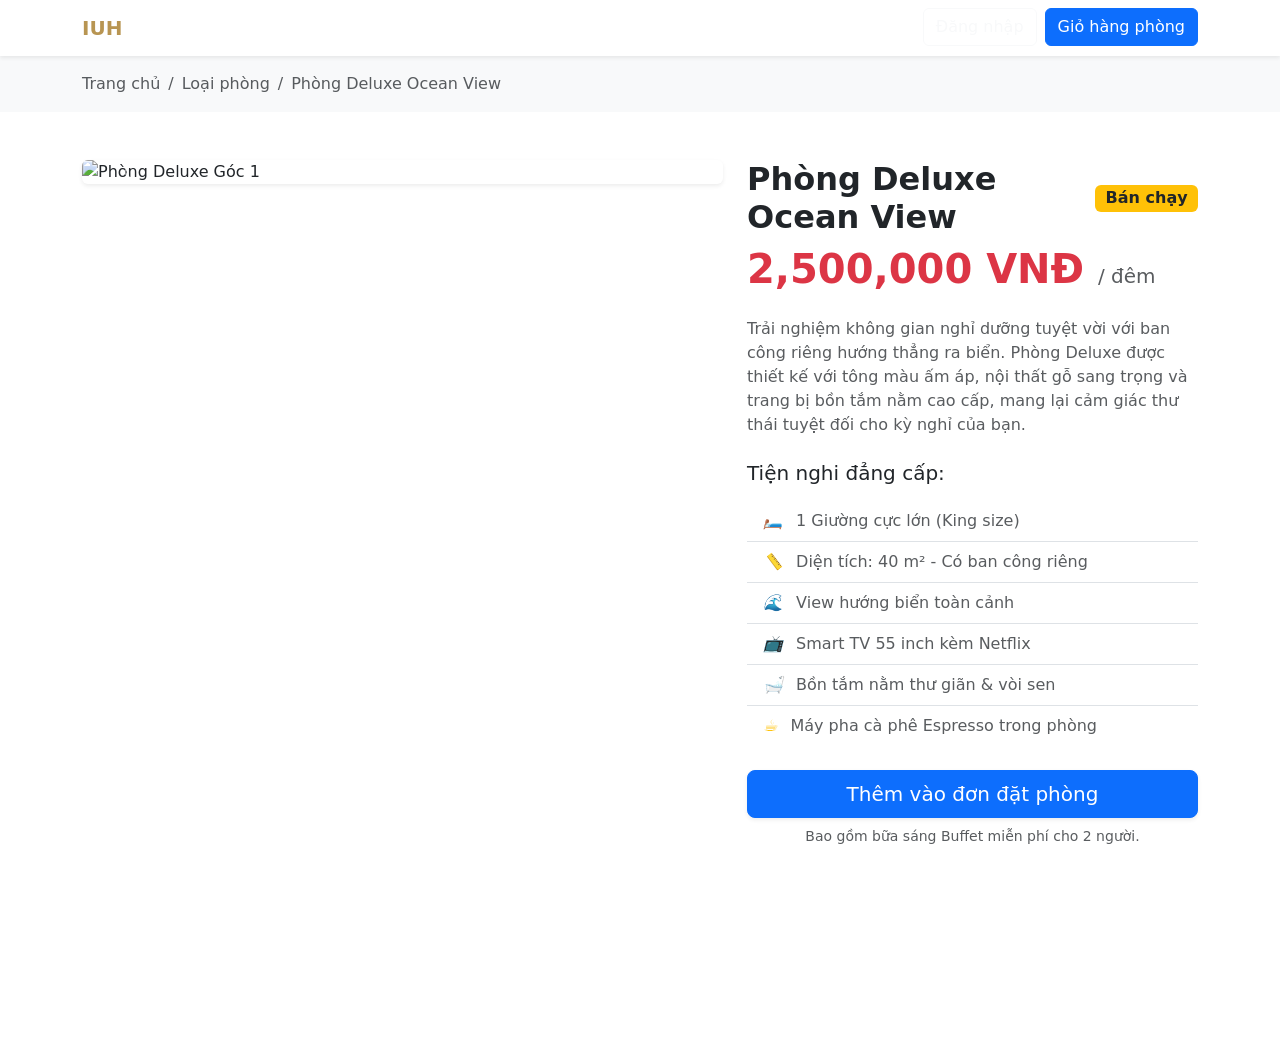
==== html/chi-tiet-phong-deluxe.html @ 3d8f7a1f "Add files via upload" ====
<!DOCTYPE html>
<html lang="vi">
<head>
    <meta charset="UTF-8">
    <meta name="viewport" content="width=device-width, initial-scale=1.0">
    <meta name="description" content="Chi tiết Phòng Deluxe View Biển tại IUH Luxury Hotel">
    <title>Phòng Deluxe | Khách sạn IUH Luxury</title>

    <link rel="stylesheet" href="../css/bootstrap.min.css">
    <link rel="stylesheet" href="../css/style.css">
</head>
<body>

    <nav class="navbar navbar-expand-lg navbar-dark sticky-top shadow-sm">
        <div class="container">
            <a class="navbar-brand fw-bold" href="index.html">
                <span style="color: #b89552;">IUH</span> LUXURY
            </a>
            <button class="navbar-toggler" type="button" data-bs-toggle="collapse" data-bs-target="#mainMenu">
                <span class="navbar-toggler-icon"></span>
            </button>
            <div class="collapse navbar-collapse" id="mainMenu">
                <ul class="navbar-nav ms-auto">
                    <li class="nav-item"><a class="nav-link" href="index.html">Trang chủ</a></li>
                    <li class="nav-item"><a class="nav-link" href="gioi-thieu.html">Giới thiệu</a></li>
                    <li class="nav-item dropdown">
                        <a class="nav-link dropdown-toggle active" href="#" id="roomDropdown" data-bs-toggle="dropdown">Loại phòng</a>
                        <ul class="dropdown-menu">
                            <li><a class="dropdown-item" href="danh-sach-phong.html">Tất cả phòng</a></li>
                            <li><hr class="dropdown-divider"></li>
                            <li><a class="dropdown-item" href="chi-tiet-phong-standard.html">Phòng Standard</a></li>
                            <li><a class="dropdown-item active" href="chi-tiet-phong-deluxe.html">Phòng Deluxe</a></li>
                        </ul>
                    </li>
                    <li class="nav-item"><a class="nav-link" href="co-so-vat-chat.html">Cơ sở vật chất</a></li>
                    <li class="nav-item"><a class="nav-link" href="sitemap.html">Sitemap</a></li>
                    <li class="nav-item ms-lg-3">
                        <a class="btn btn-outline-light" href="dang-nhap.html">Đăng nhập</a>
                    </li>
                    <li class="nav-item ms-lg-2">
                        <a class="btn btn-primary" href="dat-phong.html">Giỏ hàng phòng</a>
                    </li>
                </ul>
            </div>
        </div>
    </nav>

    <div class="bg-light py-3">
        <div class="container">
            <nav aria-label="breadcrumb">
                <ol class="breadcrumb mb-0">
                    <li class="breadcrumb-item"><a href="index.html" class="text-decoration-none text-muted">Trang chủ</a></li>
                    <li class="breadcrumb-item"><a href="danh-sach-phong.html" class="text-decoration-none text-muted">Loại phòng</a></li>
                    <li class="breadcrumb-item active" aria-current="page">Phòng Deluxe Ocean View</li>
                </ol>
            </nav>
        </div>
    </div>

    <section class="py-5">
        <div class="container">
            <div class="row">
                <div class="col-lg-7 mb-4 mb-lg-0">
                    <div id="roomGallery" class="carousel slide shadow-sm rounded overflow-hidden" data-bs-ride="carousel">
                        <div class="carousel-inner">
                            <div class="carousel-item active">
                                <img src="img/room-deluxe.jpg" class="d-block w-100" alt="Phòng Deluxe Góc 1">
                            </div>
                        </div>
                        <button class="carousel-control-prev" type="button" data-bs-target="#roomGallery" data-bs-slide="prev">
                            <span class="carousel-control-prev-icon" aria-hidden="true"></span>
                            <span class="visually-hidden">Previous</span>
                        </button>
                        <button class="carousel-control-next" type="button" data-bs-target="#roomGallery" data-bs-slide="next">
                            <span class="carousel-control-next-icon" aria-hidden="true"></span>
                            <span class="visually-hidden">Next</span>
                        </button>
                    </div>
                </div>

                <div class="col-lg-5">
                    <div class="d-flex justify-content-between align-items-center mb-2">
                        <h2 class="fw-bold mb-0">Phòng Deluxe Ocean View</h2>
                        <span class="badge bg-warning text-dark fs-6">Bán chạy</span>
                    </div>
                    
                    <p class="text-danger display-6 fw-bold mb-4">2,500,000 VNĐ <span class="fs-5 text-muted fw-normal">/ đêm</span></p>
                    
                    <p class="text-muted">Trải nghiệm không gian nghỉ dưỡng tuyệt vời với ban công riêng hướng thẳng ra biển. Phòng Deluxe được thiết kế với tông màu ấm áp, nội thất gỗ sang trọng và trang bị bồn tắm nằm cao cấp, mang lại cảm giác thư thái tuyệt đối cho kỳ nghỉ của bạn.</p>

                    <h5 class="mt-4 mb-3">Tiện nghi đẳng cấp:</h5>
                    <ul class="list-group list-group-flush mb-4">
                        <li class="list-group-item bg-transparent text-muted"><i class="text-warning me-2">🛏️</i> 1 Giường cực lớn (King size)</li>
                        <li class="list-group-item bg-transparent text-muted"><i class="text-warning me-2">📏</i> Diện tích: 40 m² - Có ban công riêng</li>
                        <li class="list-group-item bg-transparent text-muted"><i class="text-warning me-2">🌊</i> View hướng biển toàn cảnh</li>
                        <li class="list-group-item bg-transparent text-muted"><i class="text-warning me-2">📺</i> Smart TV 55 inch kèm Netflix</li>
                        <li class="list-group-item bg-transparent text-muted"><i class="text-warning me-2">🛁</i> Bồn tắm nằm thư giãn & vòi sen</li>
                        <li class="list-group-item bg-transparent text-muted"><i class="text-warning me-2">☕</i> Máy pha cà phê Espresso trong phòng</li>
                    </ul>

                    <button onclick="addToCart('Phòng Deluxe View Biển', 2500000)" class="btn btn-primary btn-lg w-100 shadow-sm">
                        Thêm vào đơn đặt phòng
                    </button>
                    <p class="small text-center text-muted mt-2">Bao gồm bữa sáng Buffet miễn phí cho 2 người.</p>
                </div>
            </div>
        </div>
    </section>

    <footer class="text-white py-5 mt-auto">
        <div class="container text-center mt-3">
            <p class="small mb-0">&copy; 2026 - Nhóm sinh viên thực hiện - Bài tập lớn Lập trình Web - IUH</p>
        </div>
    </footer>

    <script src="../js/jquery.min.js"></script>
    <script src="../js/bootstrap.bundle.min.js"></script>
    <script src="../js/main.js"></script>
</body>
</html>
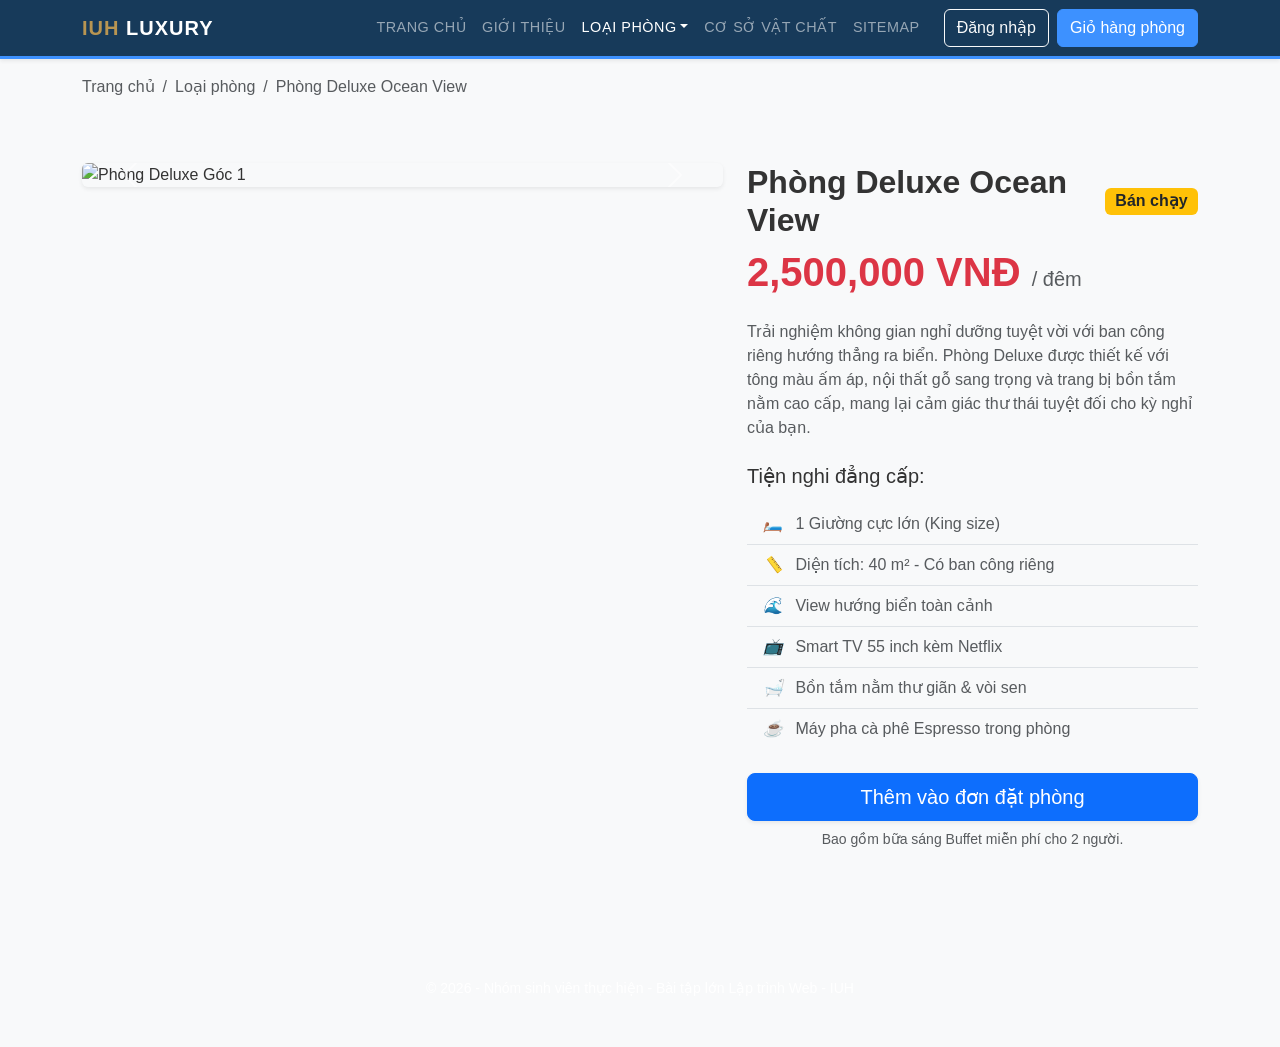
==== commit 0d4ff1cc: "fix" ====
--- a/html/chi-tiet-phong-deluxe.html
+++ b/html/chi-tiet-phong-deluxe.html
@@ -11,7 +11,8 @@
 </head>
 <body>
 
-    <nav class="navbar navbar-expand-lg navbar-dark sticky-top shadow-sm">
+    <nav class="navbar navbar-expand navbar-dark sticky-top shadow-sm" style="background-color: #45b2ff;">
+        
         <div class="container">
             <a class="navbar-brand fw-bold" href="index.html">
                 <span style="color: #b89552;">IUH</span> LUXURY
@@ -64,7 +65,7 @@
                     <div id="roomGallery" class="carousel slide shadow-sm rounded overflow-hidden" data-bs-ride="carousel">
                         <div class="carousel-inner">
                             <div class="carousel-item active">
-                                <img src="img/room-deluxe.jpg" class="d-block w-100" alt="Phòng Deluxe Góc 1">
+                                <img src="../images/room-deluxe.jpg" class="d-block w-100" alt="Phòng Deluxe Góc 1">
                             </div>
                         </div>
                         <button class="carousel-control-prev" type="button" data-bs-target="#roomGallery" data-bs-slide="prev">
--- a/css/style.css
+++ b/css/style.css
@@ -0,0 +1,134 @@
+:root {
+    --hotel-gold: #3d91ff;      
+    --hotel-gold-hover: #3d91ff; 
+    --hotel-dark: #173a5a;       
+    --hotel-bg-light: #f8f9fa;   
+}
+
+/* 2. THIẾT LẬP CHUNG (Cơ bản) */
+body {
+    font-family: 'Segoe UI', Tahoma, Geneva, Verdana, sans-serif;
+    background-color: var(--hotel-bg-light);
+    color: #333;
+}
+
+
+.text-justify {
+    text-align: justify;
+}
+
+/* 3. THANH ĐIỀU HƯỚNG (HEADER / NAVBAR) */
+.navbar {
+    background-color: var(--hotel-dark) !important;
+    border-bottom: 3px solid var(--hotel-gold); 
+
+.navbar-brand {
+    letter-spacing: 1px;
+}
+
+.nav-link {
+    font-weight: 500;
+    text-transform: uppercase;
+    font-size: 0.9rem;
+    letter-spacing: 0.5px;
+    transition: color 0.3s ease;
+}
+
+
+.navbar-dark .navbar-nav .nav-link:hover,
+.navbar-dark .navbar-nav .nav-link.active {
+    color: var(--hotel-gold) !important;
+}
+
+
+.btn-primary {
+    background-color: var(--hotel-gold) !important;
+    border-color: var(--hotel-gold) !important;
+    color: #fff !important;
+    transition: all 0.3s ease;
+}
+
+.btn-primary:hover, .btn-primary:focus {
+    background-color: var(--hotel-gold-hover) !important;
+    border-color: var(--hotel-gold-hover) !important;
+    transform: translateY(-2px); /* Hiệu ứng nảy lên nhẹ */
+    box-shadow: 0 4px 8px rgba(184, 149, 82, 0.4) !important;
+}
+
+
+.btn-outline-dark {
+    border-color: var(--hotel-dark);
+    color: var(--hotel-dark);
+}
+
+.btn-outline-dark:hover {
+    background-color: var(--hotel-dark);
+    color: #fff;
+}
+
+
+.card {
+    border-radius: 8px;
+    overflow: hidden; 
+    transition: all 0.3s ease;
+}
+
+.card:hover, .news-card:hover {
+    box-shadow: 0 15px 30px rgba(0,0,0,0.1) !important;
+    transform: translateY(-8px);
+    cursor: pointer;
+}
+
+.facility-img {
+    transition: transform 0.4s ease;
+    border-radius: 8px;
+}
+
+.facility-img:hover {
+    transform: scale(1.03);
+}
+
+.pagination .page-link {
+    color: var(--hotel-dark);
+    border: 1px solid #dee2e6;
+}
+
+.pagination .page-item.active .page-link {
+    background-color: var(--hotel-gold);
+    border-color: var(--hotel-gold);
+    color: #fff;
+}
+
+.pagination .page-link:hover {
+    background-color: var(--hotel-gold-hover);
+    color: #fff;
+}
+
+/* 7. CHÂN TRANG (FOOTER) */
+footer {
+    background-color: var(--hotel-dark);
+    color: #d1d1d1;
+    border-top: 4px solid var(--hotel-gold);
+}
+
+footer a {
+    transition: color 0.3s ease;
+}
+
+footer a:hover {
+    color: var(--hotel-gold) !important;
+    text-decoration: underline !important;
+}
+
+/* 8. TÙY CHỈNH RESPONSIVE (Dành cho điện thoại di động) */
+@media (max-width: 768px) {
+    .display-3, .display-4 {
+        font-size: 2.5rem; 
+    }
+    .hero-section {
+        height: 60vh !important; 
+    }
+    .card:hover {
+        transform: none; 
+    }
+}
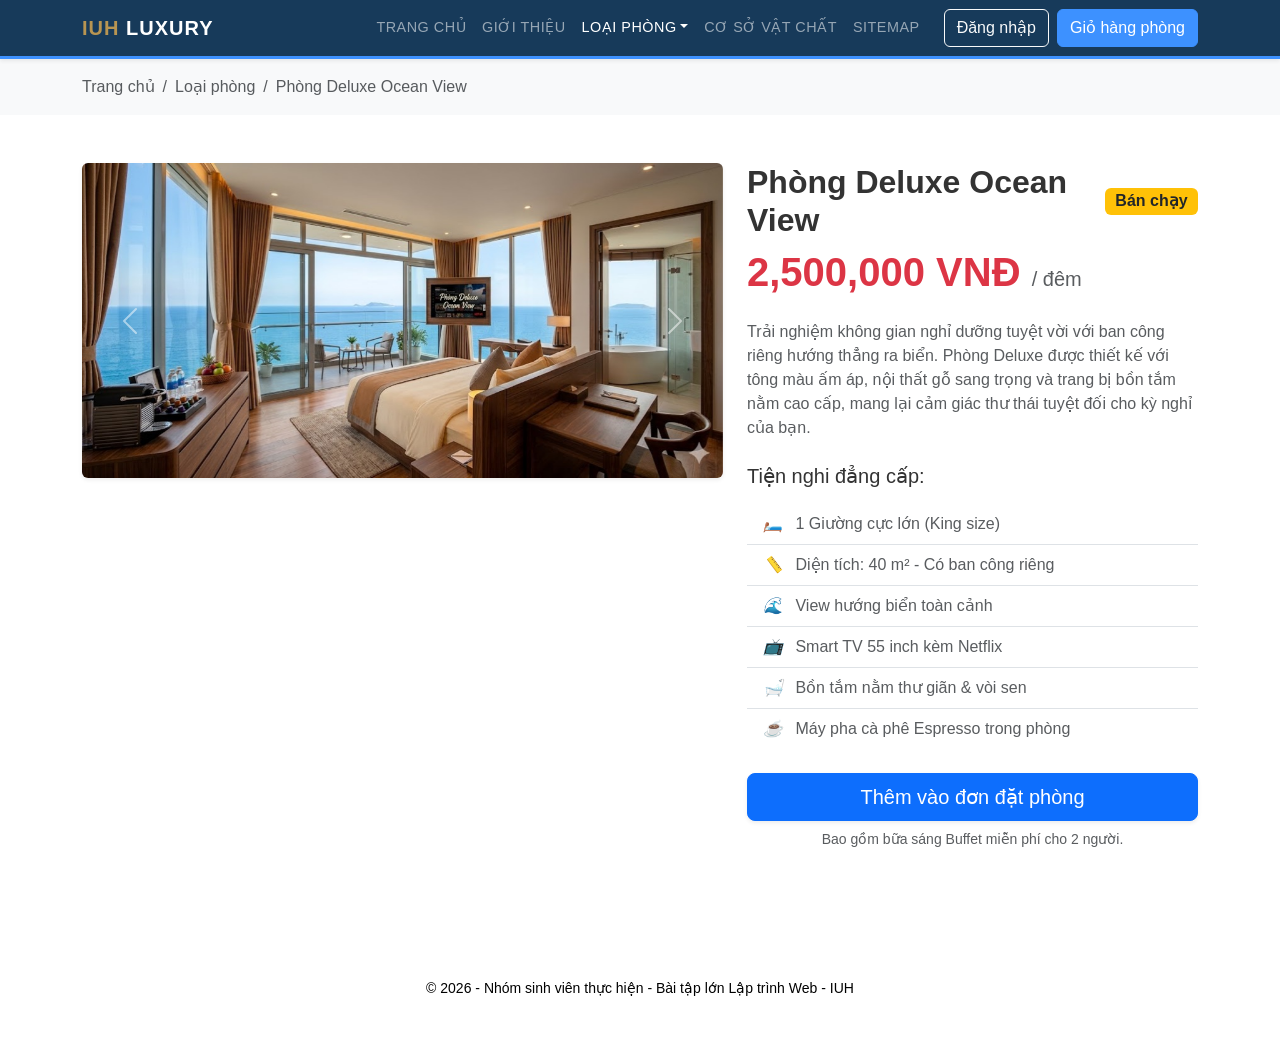
==== commit 7f927c32: "fix Co-authored-by: wuyni-12 <wuyni-12@users.noreply.github.com>" ====
--- a/html/chi-tiet-phong-deluxe.html
+++ b/html/chi-tiet-phong-deluxe.html
@@ -31,6 +31,8 @@
                             <li><hr class="dropdown-divider"></li>
                             <li><a class="dropdown-item" href="chi-tiet-phong-standard.html">Phòng Standard</a></li>
                             <li><a class="dropdown-item active" href="chi-tiet-phong-deluxe.html">Phòng Deluxe</a></li>
+                            <li><a class="dropdown-item" href="chi-tiet-phong-superior.html">Phòng Superior</a></li>
+                            <li><a class="dropdown-item" href="chi-tiet-phong-suite.html">Phòng Suite</a></li>
                         </ul>
                     </li>
                     <li class="nav-item"><a class="nav-link" href="co-so-vat-chat.html">Cơ sở vật chất</a></li>
@@ -108,7 +110,7 @@
         </div>
     </section>
 
-    <footer class="text-white py-5 mt-auto">
+    <footer class="text-black py-5 mt-auto">
         <div class="container text-center mt-3">
             <p class="small mb-0">&copy; 2026 - Nhóm sinh viên thực hiện - Bài tập lớn Lập trình Web - IUH</p>
         </div>
--- a/css/style.css
+++ b/css/style.css
@@ -2,7 +2,7 @@
     --hotel-gold: #3d91ff;      
     --hotel-gold-hover: #3d91ff; 
     --hotel-dark: #173a5a;       
-    --hotel-bg-light: #f8f9fa;   
+    --hotel-bg-light: #ffffff;   
 }
 
 /* 2. THIẾT LẬP CHUNG (Cơ bản) */
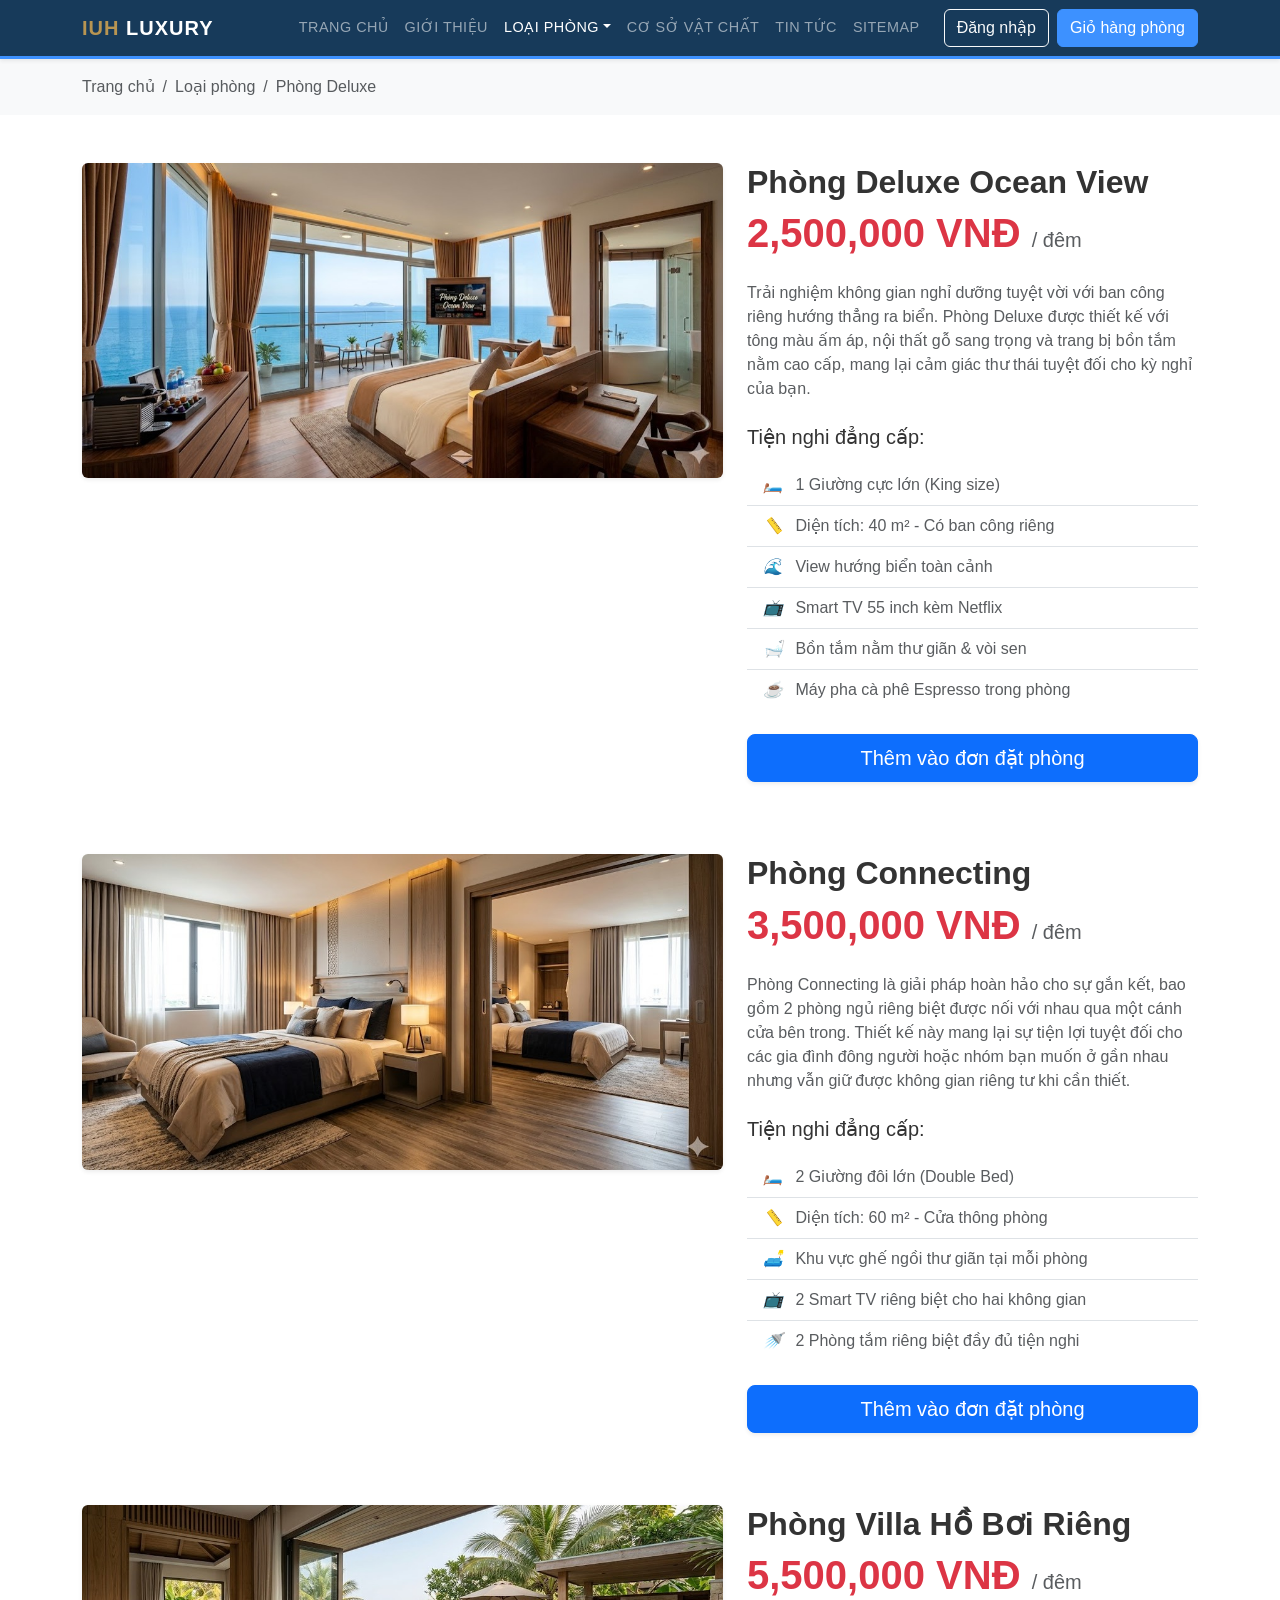
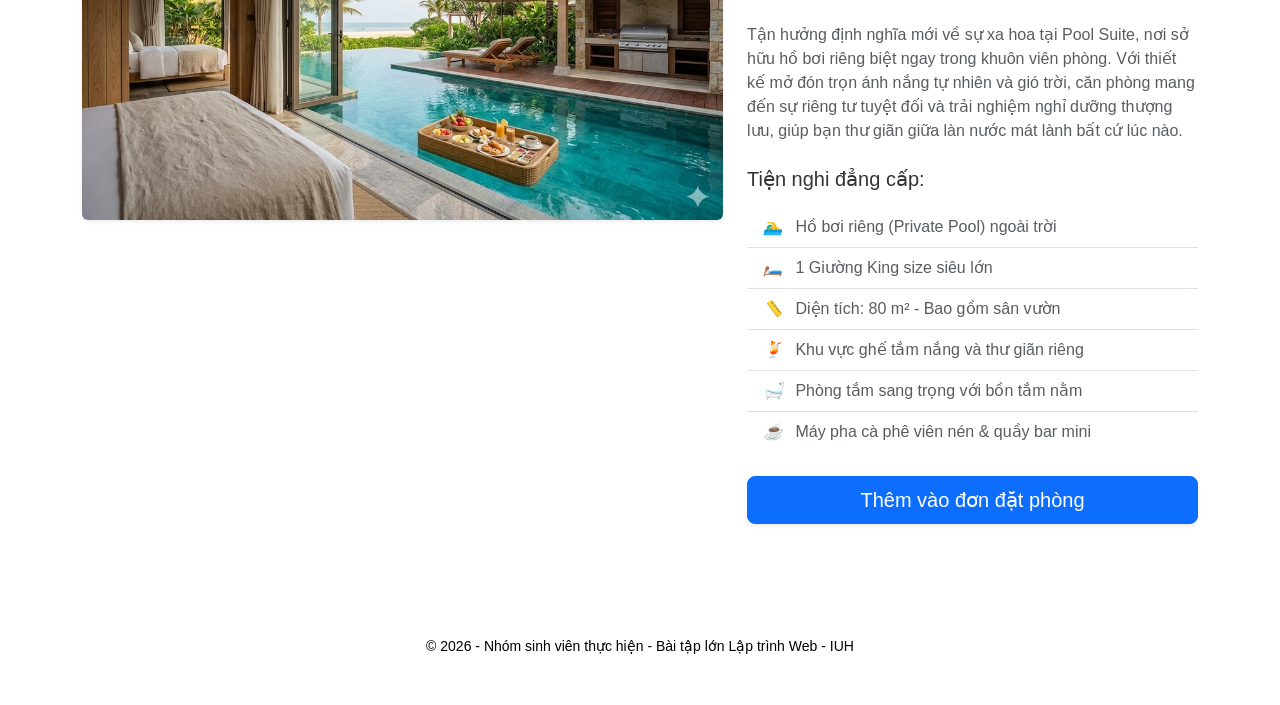
==== commit aa6a056c: "Co-authored-by: HyuThanks <HyuThanks@users.noreply.github.com> Co-authored-by: wuyni-12 <wuyni-12@us" ====
--- a/html/chi-tiet-phong-deluxe.html
+++ b/html/chi-tiet-phong-deluxe.html
@@ -1,5 +1,6 @@
 <!DOCTYPE html>
 <html lang="vi">
+
 <head>
     <meta charset="UTF-8">
     <meta name="viewport" content="width=device-width, initial-scale=1.0">
@@ -9,10 +10,11 @@
     <link rel="stylesheet" href="../css/bootstrap.min.css">
     <link rel="stylesheet" href="../css/style.css">
 </head>
+
 <body>
 
     <nav class="navbar navbar-expand navbar-dark sticky-top shadow-sm" style="background-color: #45b2ff;">
-        
+
         <div class="container">
             <a class="navbar-brand fw-bold" href="index.html">
                 <span style="color: #b89552;">IUH</span> LUXURY
@@ -25,10 +27,13 @@
                     <li class="nav-item"><a class="nav-link" href="index.html">Trang chủ</a></li>
                     <li class="nav-item"><a class="nav-link" href="gioi-thieu.html">Giới thiệu</a></li>
                     <li class="nav-item dropdown">
-                        <a class="nav-link dropdown-toggle active" href="#" id="roomDropdown" data-bs-toggle="dropdown">Loại phòng</a>
+                        <a class="nav-link dropdown-toggle active" href="#" id="roomDropdown"
+                            data-bs-toggle="dropdown">Loại phòng</a>
                         <ul class="dropdown-menu">
                             <li><a class="dropdown-item" href="danh-sach-phong.html">Tất cả phòng</a></li>
-                            <li><hr class="dropdown-divider"></li>
+                            <li>
+                                <hr class="dropdown-divider">
+                            </li>
                             <li><a class="dropdown-item" href="chi-tiet-phong-standard.html">Phòng Standard</a></li>
                             <li><a class="dropdown-item active" href="chi-tiet-phong-deluxe.html">Phòng Deluxe</a></li>
                             <li><a class="dropdown-item" href="chi-tiet-phong-superior.html">Phòng Superior</a></li>
@@ -36,6 +41,7 @@
                         </ul>
                     </li>
                     <li class="nav-item"><a class="nav-link" href="co-so-vat-chat.html">Cơ sở vật chất</a></li>
+                    <li class="nav-item"><a class="nav-link" href="tin-tuc.html">Tin tức</a></li>
                     <li class="nav-item"><a class="nav-link" href="sitemap.html">Sitemap</a></li>
                     <li class="nav-item ms-lg-3">
                         <a class="btn btn-outline-light" href="dang-nhap.html">Đăng nhập</a>
@@ -52,9 +58,11 @@
         <div class="container">
             <nav aria-label="breadcrumb">
                 <ol class="breadcrumb mb-0">
-                    <li class="breadcrumb-item"><a href="index.html" class="text-decoration-none text-muted">Trang chủ</a></li>
-                    <li class="breadcrumb-item"><a href="danh-sach-phong.html" class="text-decoration-none text-muted">Loại phòng</a></li>
-                    <li class="breadcrumb-item active" aria-current="page">Phòng Deluxe Ocean View</li>
+                    <li class="breadcrumb-item"><a href="index.html" class="text-decoration-none text-muted">Trang
+                            chủ</a></li>
+                    <li class="breadcrumb-item"><a href="danh-sach-phong.html"
+                            class="text-decoration-none text-muted">Loại phòng</a></li>
+                    <li class="breadcrumb-item active" aria-current="page">Phòng Deluxe</li>
                 </ol>
             </nav>
         </div>
@@ -64,47 +72,139 @@
         <div class="container">
             <div class="row">
                 <div class="col-lg-7 mb-4 mb-lg-0">
-                    <div id="roomGallery" class="carousel slide shadow-sm rounded overflow-hidden" data-bs-ride="carousel">
-                        <div class="carousel-inner">
-                            <div class="carousel-item active">
-                                <img src="../images/room-deluxe.jpg" class="d-block w-100" alt="Phòng Deluxe Góc 1">
-                            </div>
-                        </div>
-                        <button class="carousel-control-prev" type="button" data-bs-target="#roomGallery" data-bs-slide="prev">
-                            <span class="carousel-control-prev-icon" aria-hidden="true"></span>
-                            <span class="visually-hidden">Previous</span>
-                        </button>
-                        <button class="carousel-control-next" type="button" data-bs-target="#roomGallery" data-bs-slide="next">
-                            <span class="carousel-control-next-icon" aria-hidden="true"></span>
-                            <span class="visually-hidden">Next</span>
-                        </button>
+                    <div id="roomGallery" class="shadow-sm rounded overflow-hidden">
+                        <img src="../images/room-deluxe.jpg" class="d-block w-100">
                     </div>
                 </div>
 
                 <div class="col-lg-5">
                     <div class="d-flex justify-content-between align-items-center mb-2">
                         <h2 class="fw-bold mb-0">Phòng Deluxe Ocean View</h2>
-                        <span class="badge bg-warning text-dark fs-6">Bán chạy</span>
-                    </div>
-                    
-                    <p class="text-danger display-6 fw-bold mb-4">2,500,000 VNĐ <span class="fs-5 text-muted fw-normal">/ đêm</span></p>
-                    
-                    <p class="text-muted">Trải nghiệm không gian nghỉ dưỡng tuyệt vời với ban công riêng hướng thẳng ra biển. Phòng Deluxe được thiết kế với tông màu ấm áp, nội thất gỗ sang trọng và trang bị bồn tắm nằm cao cấp, mang lại cảm giác thư thái tuyệt đối cho kỳ nghỉ của bạn.</p>
+                    </div>
+
+                    <p class="text-danger display-6 fw-bold mb-4">2,500,000 VNĐ <span
+                            class="fs-5 text-muted fw-normal">/ đêm</span></p>
+
+                    <p class="text-muted">Trải nghiệm không gian nghỉ dưỡng tuyệt vời với ban công riêng hướng thẳng ra
+                        biển. Phòng Deluxe được thiết kế với tông màu ấm áp, nội thất gỗ sang trọng và trang bị bồn tắm
+                        nằm cao cấp, mang lại cảm giác thư thái tuyệt đối cho kỳ nghỉ của bạn.</p>
 
                     <h5 class="mt-4 mb-3">Tiện nghi đẳng cấp:</h5>
                     <ul class="list-group list-group-flush mb-4">
-                        <li class="list-group-item bg-transparent text-muted"><i class="text-warning me-2">🛏️</i> 1 Giường cực lớn (King size)</li>
-                        <li class="list-group-item bg-transparent text-muted"><i class="text-warning me-2">📏</i> Diện tích: 40 m² - Có ban công riêng</li>
-                        <li class="list-group-item bg-transparent text-muted"><i class="text-warning me-2">🌊</i> View hướng biển toàn cảnh</li>
-                        <li class="list-group-item bg-transparent text-muted"><i class="text-warning me-2">📺</i> Smart TV 55 inch kèm Netflix</li>
-                        <li class="list-group-item bg-transparent text-muted"><i class="text-warning me-2">🛁</i> Bồn tắm nằm thư giãn & vòi sen</li>
-                        <li class="list-group-item bg-transparent text-muted"><i class="text-warning me-2">☕</i> Máy pha cà phê Espresso trong phòng</li>
+                        <li class="list-group-item bg-transparent text-muted"><i class="text-warning me-2">🛏️</i> 1
+                            Giường cực lớn (King size)</li>
+                        <li class="list-group-item bg-transparent text-muted"><i class="text-warning me-2">📏</i> Diện
+                            tích: 40 m² - Có ban công riêng</li>
+                        <li class="list-group-item bg-transparent text-muted"><i class="text-warning me-2">🌊</i> View
+                            hướng biển toàn cảnh</li>
+                        <li class="list-group-item bg-transparent text-muted"><i class="text-warning me-2">📺</i> Smart
+                            TV 55 inch kèm Netflix</li>
+                        <li class="list-group-item bg-transparent text-muted"><i class="text-warning me-2">🛁</i> Bồn
+                            tắm nằm thư giãn & vòi sen</li>
+                        <li class="list-group-item bg-transparent text-muted"><i class="text-warning me-2">☕</i> Máy pha
+                            cà phê Espresso trong phòng</li>
                     </ul>
 
-                    <button onclick="addToCart('Phòng Deluxe View Biển', 2500000)" class="btn btn-primary btn-lg w-100 shadow-sm">
+                    <button onclick="addToCart('Phòng Deluxe View Biển', 2500000)"
+                        class="btn btn-primary btn-lg w-100 shadow-sm">
                         Thêm vào đơn đặt phòng
                     </button>
-                    <p class="small text-center text-muted mt-2">Bao gồm bữa sáng Buffet miễn phí cho 2 người.</p>
+                </div>
+            </div>
+            <br> <br> <br>
+
+            <div class="row">
+                <div class="col-lg-7 mb-4 mb-lg-0">
+                    <div id="roomGallery" class="shadow-sm rounded overflow-hidden">
+                        <img src="../images/room-connecting.jpg" class="d-block w-100">
+                    </div>
+                </div>
+
+                <div class="col-lg-5">
+                    <div class="d-flex justify-content-between align-items-center mb-2">
+                        <h2 class="fw-bold mb-0">Phòng Connecting</h2>
+                    </div>
+
+                    <p class="text-danger display-6 fw-bold mb-4">3,500,000 VNĐ <span
+                            class="fs-5 text-muted fw-normal">/ đêm</span></p>
+
+                    <p class="text-muted">Phòng Connecting là giải pháp hoàn hảo cho sự gắn kết, bao gồm 2 phòng ngủ
+                        riêng biệt được nối với nhau qua một cánh cửa bên trong. Thiết kế này mang lại sự tiện lợi tuyệt
+                        đối cho các gia đình đông người hoặc nhóm bạn muốn ở gần nhau nhưng vẫn giữ được không gian
+                        riêng tư khi cần thiết.</p>
+
+                    <h5 class="mt-4 mb-3">Tiện nghi đẳng cấp:</h5>
+                    <ul class="list-group list-group-flush mb-4">
+                        <li class="list-group-item bg-transparent text-muted"><i class="text-warning me-2">🛏️</i> 2
+                            Giường đôi lớn (Double Bed)</li>
+                        <li class="list-group-item bg-transparent text-muted"><i class="text-warning me-2">📏</i> Diện
+                            tích: 60 m² - Cửa thông phòng</li>
+                        <li class="list-group-item bg-transparent text-muted"><i class="text-warning me-2">🛋️</i> Khu
+                            vực ghế ngồi thư giãn tại mỗi phòng</li>
+                        <li class="list-group-item bg-transparent text-muted"><i class="text-warning me-2">📺</i> 2
+                            Smart TV riêng biệt cho hai không gian</li>
+                        <li class="list-group-item bg-transparent text-muted"><i class="text-warning me-2">🚿</i> 2
+                            Phòng tắm riêng biệt đầy đủ tiện nghi</li>
+                    </ul>
+
+                    <button onclick="addToCart('Phòng Phòng Connecting', 3500000)"
+                        class="btn btn-primary btn-lg w-100 shadow-sm">
+                        Thêm vào đơn đặt phòng
+                    </button>
+                </div>
+            </div>
+            <br> <br> <br>
+
+            <div class="row">
+                <div class="col-lg-7 mb-4 mb-lg-0">
+                    <div id="roomGallery" class="shadow-sm rounded overflow-hidden">
+                        <img src="../images/room-villa.jpg" class="d-block w-100">
+                    </div>
+                </div>
+
+                <div class="col-lg-5">
+                    <div class="d-flex justify-content-between align-items-center mb-2">
+                        <h2 class="fw-bold mb-0">Phòng Villa Hồ Bơi Riêng</h2>
+                    </div>
+
+                    <p class="text-danger display-6 fw-bold mb-4">5,500,000 VNĐ <span
+                            class="fs-5 text-muted fw-normal">/
+                            đêm</span></p>
+
+                    <p class="text-muted">Tận hưởng định nghĩa mới về sự xa hoa tại Pool Suite, nơi sở hữu hồ bơi riêng
+                        biệt
+                        ngay trong khuôn viên phòng. Với thiết kế mở đón trọn ánh nắng tự nhiên và gió trời, căn phòng
+                        mang
+                        đến sự riêng tư tuyệt đối và trải nghiệm nghỉ dưỡng thượng lưu, giúp bạn thư giãn giữa làn nước
+                        mát
+                        lành bất cứ lúc nào.</p>
+
+                    <h5 class="mt-4 mb-3">Tiện nghi đẳng cấp:</h5>
+                    <ul class="list-group list-group-flush mb-4">
+                        <li class="list-group-item bg-transparent text-muted"><i class="text-warning me-2">🏊‍♂️</i> Hồ
+                            bơi
+                            riêng (Private Pool) ngoài trời</li>
+                        <li class="list-group-item bg-transparent text-muted"><i class="text-warning me-2">🛏️</i> 1
+                            Giường
+                            King size siêu lớn</li>
+                        <li class="list-group-item bg-transparent text-muted"><i class="text-warning me-2">📏</i> Diện
+                            tích:
+                            80 m² - Bao gồm sân vườn</li>
+                        <li class="list-group-item bg-transparent text-muted"><i class="text-warning me-2">🍹</i> Khu
+                            vực
+                            ghế tắm nắng và thư giãn riêng</li>
+                        <li class="list-group-item bg-transparent text-muted"><i class="text-warning me-2">🛁</i> Phòng
+                            tắm
+                            sang trọng với bồn tắm nằm</li>
+                        <li class="list-group-item bg-transparent text-muted"><i class="text-warning me-2">☕</i> Máy pha
+                            cà
+                            phê viên nén & quầy bar mini</li>
+                    </ul>
+
+                    <button onclick="addToCart('Phòng Villa Hồ Bơi Riêng', 5500000)"
+                        class="btn btn-primary btn-lg w-100 shadow-sm">
+                        Thêm vào đơn đặt phòng
+                    </button>
                 </div>
             </div>
         </div>
@@ -120,4 +220,5 @@
     <script src="../js/bootstrap.bundle.min.js"></script>
     <script src="../js/main.js"></script>
 </body>
+
 </html>
